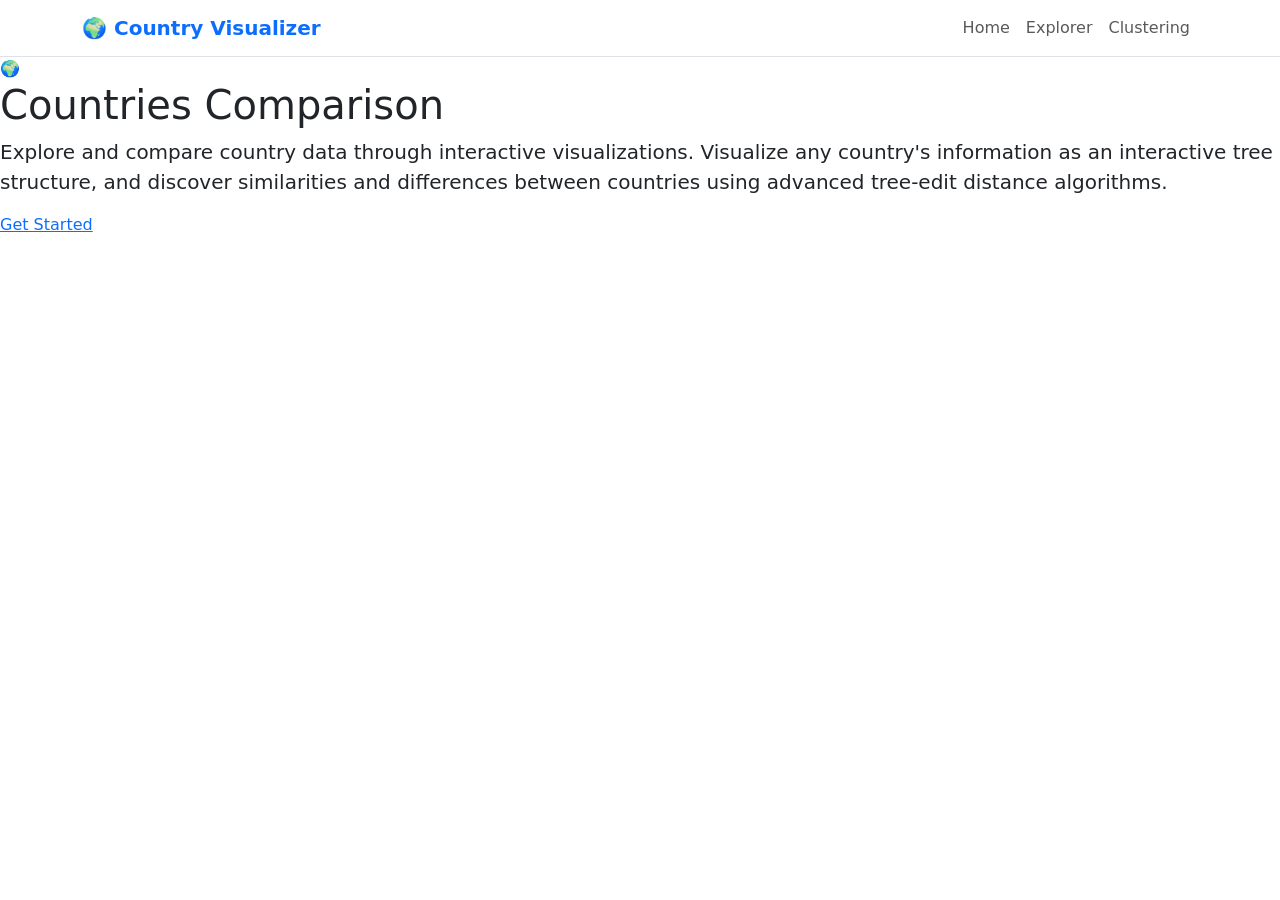
==== frontend/index.html @ e11ee81a "dia" ====
<!doctype html>
<html lang="en">
<head>
  <meta charset="utf-8" />
  <meta name="viewport" content="width=device-width, initial-scale=1" />
  <title>Country Tree + Transformation Visualizer</title>
  <link href="https://cdn.jsdelivr.net/npm/bootstrap@5.3.0/dist/css/bootstrap.min.css" rel="stylesheet">
  <link rel="stylesheet" href="./styles.css" />
</head>
<body>
  <nav class="navbar navbar-expand-lg navbar-light bg-white border-bottom">
    <div class="container">
      <a class="navbar-brand fw-bold text-primary" href="./index.html">
        🌍 Country Visualizer
      </a>
      <div class="navbar-nav ms-auto">
        <a class="nav-link" href="./index.html">Home</a>
        <a class="nav-link" href="./app.html">Explorer</a>
        <a class="nav-link" href="./cluster.html">Clustering</a>
      </div>
    </div>
  </nav>

  <section id="home" class="home-hero">
    <div class="hero-background"></div>
    <div class="home-content">
      <div class="hero-icon">🌍</div>
      <h1>Countries Comparison</h1>
      <p class="lead">Explore and compare country data through interactive visualizations. Visualize any country's information as an interactive tree structure, and discover similarities and differences between countries using advanced tree-edit distance algorithms.</p>
      <div class="cta-grid">
        <a href="./app.html" class="cta primary">
          Get Started
        </a>
      </div>
    </div>
  </section>
</body>
</html>
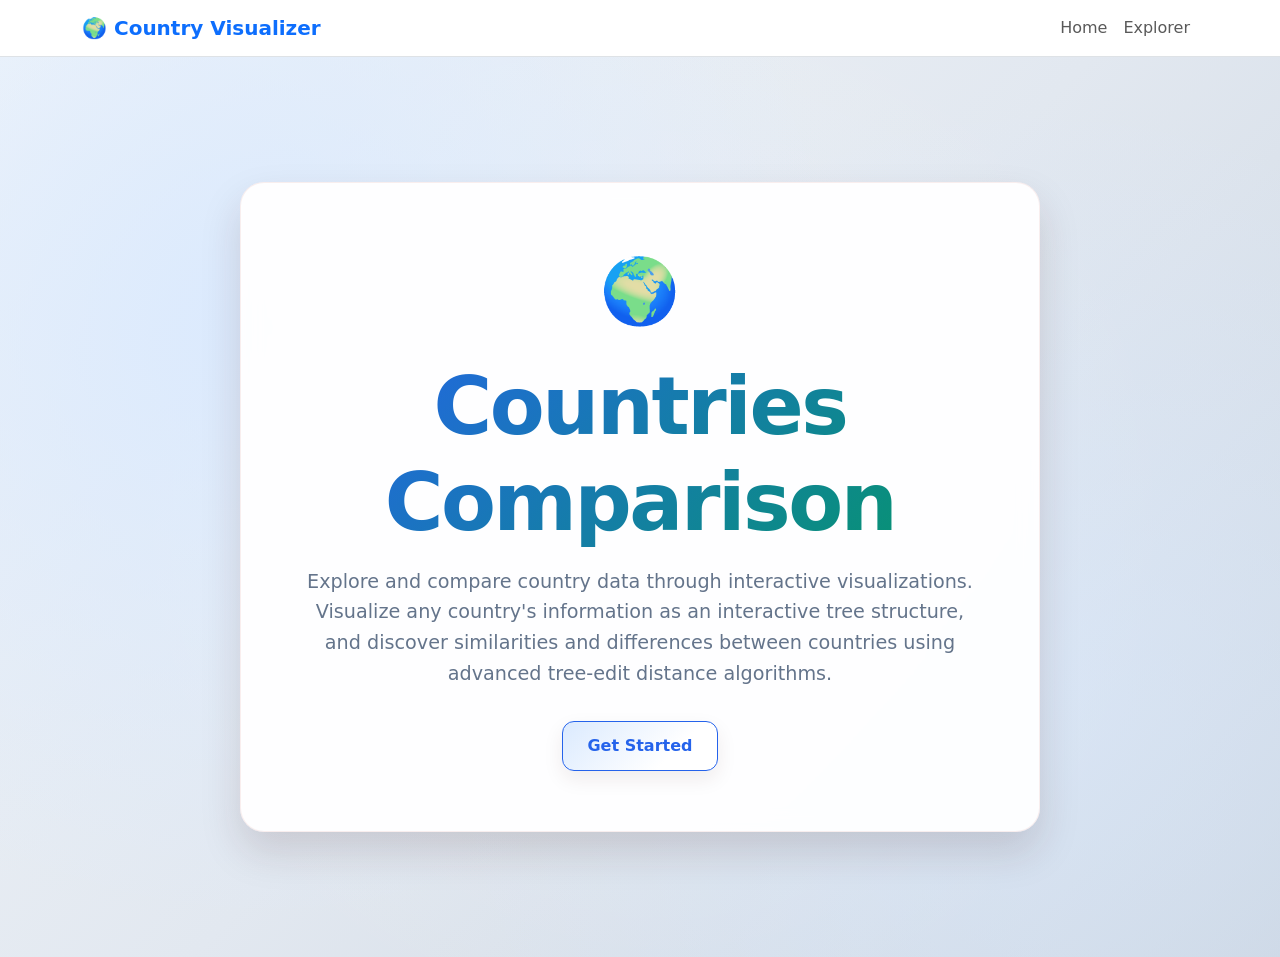
==== commit fba55416: "added seach functionality (in clusters)+showing the sim matrix" ====
--- a/frontend/index.html
+++ b/frontend/index.html
@@ -16,7 +16,6 @@
       <div class="navbar-nav ms-auto">
         <a class="nav-link" href="./index.html">Home</a>
         <a class="nav-link" href="./app.html">Explorer</a>
-        <a class="nav-link" href="./cluster.html">Clustering</a>
       </div>
     </div>
   </nav>
--- a/frontend/styles.css
+++ b/frontend/styles.css
@@ -0,0 +1,739 @@
+
+
+:root {
+  --bg: #f8fafc;
+  --panel: #ffffff;
+  --panel-soft: #f1f5f9;
+  --text: #1e293b;
+  --muted: #64748b;
+  --line: #e2e8f0;
+  --accent: #2563eb;
+  --accent-green: #059669;
+  --accent-soft: #dbeafe;
+  --accent-green-soft: #d1fae5;
+  --del: #dc2626;
+  --ins: #16a34a;
+  --upd: #ca8a04;
+}
+
+* { box-sizing: border-box; }
+
+body {
+  margin: 0;
+  color: var(--text);
+  background: var(--bg);
+  font-family: "Inter", "Segoe UI", system-ui, sans-serif;
+}
+
+.is-hidden { display: none; }
+
+.topbar {
+  padding: 18px 22px;
+  border-bottom: 1px solid var(--line);
+  background: linear-gradient(135deg, #fbefef 0%, #fcf8f8 100%);
+  display: flex;
+  align-items: center;
+  justify-content: space-between;
+  gap: 12px;
+}
+
+.brand { display: flex; gap: 12px; align-items: center; }
+.brand-mark {
+  width: 42px; height: 42px; border-radius: 14px;
+  background: var(--accent);
+  color: #331818;
+  display: grid; place-items: center;
+  font-weight: 800;
+  box-shadow: 0 10px 24px rgba(245, 175, 175, 0.4);
+}
+.topbar h1 { margin: 0; font-size: clamp(1.2rem, 2.4vw, 1.6rem); letter-spacing: -0.02em; }
+.topbar p { margin: 4px 0 0; color: var(--muted); max-width: 880px; }
+
+.topnav { display: flex; gap: 12px; align-items: center; }
+.topnav a {
+  color: var(--text); text-decoration: none;
+  padding: 8px 10px; border-radius: 10px;
+  transition: background 120ms ease, color 120ms ease;
+}
+.topnav a:hover { background: var(--accent-soft); color: #3a1c1c; }
+
+.home-link {
+  color: var(--text); text-decoration: none;
+  padding: 8px 16px; border-radius: 10px;
+  background: var(--accent-soft); border: 1px solid var(--line);
+  transition: background 120ms ease, color 120ms ease;
+}
+.home-link:hover { background: var(--accent); color: #331818; }
+
+.home-hero {
+  position: relative;
+  min-height: 100vh;
+  display: flex;
+  align-items: center;
+  justify-content: center;
+  padding: 20px;
+  overflow: hidden;
+}
+.hero-background {
+  position: absolute;
+  top: 0; left: 0; right: 0; bottom: 0;
+  background:
+    radial-gradient(circle at 20% 30%, var(--accent-soft) 0%, transparent 50%),
+    radial-gradient(circle at 80% 70%, rgba(219, 234, 254, 0.6) 0%, transparent 50%),
+    radial-gradient(circle at 50% 50%, rgba(255, 255, 255, 0.2) 0%, transparent 70%),
+    linear-gradient(135deg, #f1f5f9 0%, #e2e8f0 50%, #cbd5e1 100%);
+  z-index: -1;
+}
+.home-content {
+  max-width: 800px;
+  text-align: center;
+  background: rgba(255, 255, 255, 0.95);
+  backdrop-filter: blur(10px);
+  border: 1px solid rgba(243, 222, 222, 0.5);
+  border-radius: 24px;
+  padding: clamp(40px, 5vw, 60px);
+  box-shadow: 0 20px 40px rgba(60, 30, 30, 0.15);
+  animation: fadeInUp 1s ease-out;
+}
+.hero-icon {
+  font-size: 4rem;
+  margin-bottom: 20px;
+  animation: bounceIn 1.2s ease-out;
+}
+.home-content h1 {
+  margin: 0 0 16px;
+  font-size: clamp(3rem, 8vw, 5rem);
+  letter-spacing: -0.03em;
+  font-weight: 900;
+  background: linear-gradient(135deg, var(--accent) 0%, var(--accent-green) 100%);
+  -webkit-background-clip: text;
+  -webkit-text-fill-color: transparent;
+  background-clip: text;
+  animation: fadeInUp 1s ease-out 0.2s both;
+}
+.lead {
+  margin: 0 0 32px;
+  color: var(--muted);
+  font-size: 1.2rem;
+  line-height: 1.6;
+  animation: fadeInUp 1s ease-out 0.4s both;
+}
+.cta-grid { animation: fadeInUp 1s ease-out 0.6s both; }
+.hero-meta { display: flex; gap: 10px; flex-wrap: wrap; margin: 0 0 14px; color: var(--muted); font-size: 0.95rem; }
+.hero-meta span { display: inline-flex; align-items: center; gap: 6px; padding: 6px 10px; border-radius: 12px; background: #fff; border: 1px solid var(--line); }
+.cta-grid { display: flex; justify-content: center; }
+.cta {
+  border: 1px solid var(--line); background: #fff; border-radius: 12px; padding: 12px 24px;
+  text-align: center; text-decoration: none; transition: all 140ms ease;
+  box-shadow: 0 8px 20px rgba(60, 30, 30, 0.08);
+  font-size: 1rem; font-weight: 600; display: inline-block;
+}
+.cta.primary { background: linear-gradient(135deg, var(--accent-soft) 0%, #ffffff 70%); border-color: var(--accent); color: var(--accent); }
+.cta:hover { transform: translateY(-2px); box-shadow: 0 12px 24px var(--accent-soft); border-color: var(--accent); }
+
+.tabs {
+  max-width: 1600px;
+  margin: 12px auto 0;
+  padding: 0 clamp(12px, 2vw, 18px);
+  display: flex;
+  justify-content: center;
+  gap: 16px;
+  flex-wrap: wrap;
+}
+.tab {
+  border: 2px solid var(--line);
+  background: #fff;
+  color: var(--text);
+  padding: 14px 22px;
+  border-radius: 16px;
+  min-width: 220px;
+  min-height: 56px;
+  display: inline-flex;
+  align-items: center;
+  justify-content: center;
+  font-weight: 750;
+  letter-spacing: 0.01em;
+  cursor: pointer;
+  box-shadow: 0 10px 24px rgba(60, 30, 30, 0.08);
+  transition: transform 120ms ease, box-shadow 120ms ease, border-color 120ms ease, background 120ms ease;
+}
+.tab:hover { transform: translateY(-2px); }
+.tab.active {
+  background: var(--accent-soft);
+  border-color: var(--accent);
+  color: var(--text);
+  box-shadow: 0 12px 26px rgba(245, 175, 175, 0.18);
+}
+
+.layout { max-width: 1400px; margin: 0 auto; padding: 20px; display: flex; flex-direction: column; gap: 24px; }
+.panel {
+  border: 1px solid var(--line); background: var(--panel);
+  border-radius: 16px; padding: 24px;
+  box-shadow: 0 4px 16px rgba(30, 58, 138, 0.08);
+}
+.panel h2 { margin: 0 0 16px; font-size: clamp(1.5rem, 2.5vw, 1.8rem); font-weight: 700; letter-spacing: -0.01em; color: var(--text); }
+.panel-head { display: flex; align-items: center; justify-content: space-between; gap: 16px; margin-bottom: 20px; flex-wrap: wrap; }
+
+.controls { display: flex; align-items: end; gap: 10px; margin-bottom: 10px; }
+.controls.inline { margin: 0; }
+.controls.compare-inline { display: grid; grid-template-columns: repeat(auto-fit, minmax(220px, 1fr)); align-items: end; gap: 10px; width: 100%; }
+.controls.compare-inline.compare-advanced {
+  margin-top: 12px;
+  padding: 12px;
+  border: 1px solid var(--line);
+  border-radius: 12px;
+  background: #f8fbff;
+  align-items: start;
+}
+.controls.compare-inline.compare-advanced-mode {
+  margin-top: 10px;
+  margin-bottom: 0;
+}
+.controls.compare-inline > div { min-width: 0; }
+.controls.compare-inline > .align-end {
+  display: flex;
+  gap: 8px;
+  align-items: center;
+  justify-content: flex-start;
+  min-width: 0;
+}
+.controls.compare-inline > .align-end button {
+  width: auto;
+  flex: 0 0 auto;
+  white-space: nowrap;
+  box-shadow: none;
+}
+.controls label { display: block; margin-bottom: 5px; color: var(--muted); font-size: 0.9rem; }
+.shared-attrs-wrap { min-width: 320px; }
+.helper-text { display:block; opacity:.8; margin-top:4px; }
+.status-text { display:block; margin-top:4px; color:#1d4ed8; font-weight:600; }
+select, input[type="text"], input[type="range"], button {
+  height: 38px; border: 1px solid var(--line); border-radius: 9px; padding: 0 10px; font-size: 0.95rem;
+}
+select, input[type="text"], input[type="range"] { width: 100%; background: #fff; }
+
+/* polished select/dropdown styling */
+select {
+  appearance: none;
+  -webkit-appearance: none;
+  -moz-appearance: none;
+  padding-right: 38px;
+  border-color: #d7e1ef;
+  background:
+    linear-gradient(180deg, #ffffff 0%, #f8fbff 100%);
+  background-image:
+    url("data:image/svg+xml,%3Csvg xmlns='http://www.w3.org/2000/svg' width='16' height='16' viewBox='0 0 20 20'%3E%3Cpath fill='%2364748b' d='M5.5 7.5 10 12l4.5-4.5 1.5 1.5-6 6-6-6z'/%3E%3C/svg%3E");
+  background-repeat: no-repeat;
+  background-position: right 12px center;
+  box-shadow: 0 1px 2px rgba(15, 23, 42, 0.05);
+  transition: border-color 140ms ease, box-shadow 140ms ease, background 140ms ease;
+}
+
+select:hover {
+  border-color: #bfdbfe;
+  background: linear-gradient(180deg, #ffffff 0%, #f1f7ff 100%);
+}
+
+select:focus,
+input[type="text"]:focus {
+  outline: none;
+  border-color: #60a5fa;
+  box-shadow: 0 0 0 3px rgba(37, 99, 235, 0.16);
+  background: #fff;
+}
+
+select:disabled {
+  background: #f1f5f9;
+  color: #94a3b8;
+  border-color: #e2e8f0;
+}
+
+/* multi-select for shared attributes should not inherit fixed 38px height */
+.multi-dropdown { position: relative; width: 100%; }
+.multi-dropdown-toggle {
+  width: 100%;
+  height: 38px;
+  border: 1px solid #d7e1ef;
+  border-radius: 9px;
+  background: linear-gradient(180deg, #ffffff 0%, #f8fbff 100%);
+  display: flex;
+  align-items: center;
+  justify-content: space-between;
+  padding: 0 12px;
+  font-size: 0.95rem;
+}
+.multi-dropdown-toggle::after {
+  content: "▾";
+  color: #64748b;
+  font-size: 0.9rem;
+}
+.multi-dropdown.open .multi-dropdown-toggle,
+.multi-dropdown-toggle:focus {
+  outline: none;
+  border-color: #60a5fa;
+  box-shadow: 0 0 0 3px rgba(37, 99, 235, 0.16);
+}
+.multi-dropdown-menu {
+  display: none;
+  position: absolute;
+  top: calc(100% + 6px);
+  left: 0;
+  right: 0;
+  z-index: 30;
+  background: #fff;
+  border: 1px solid #cfe0f7;
+  border-radius: 10px;
+  box-shadow: 0 10px 24px rgba(15, 23, 42, 0.12);
+  max-height: 240px;
+  overflow-y: auto;
+  padding: 6px;
+}
+.multi-dropdown.open .multi-dropdown-menu { display: block; }
+.multi-dropdown-option {
+  display: flex;
+  align-items: center;
+  gap: 8px;
+  padding: 8px 10px;
+  border-radius: 8px;
+  cursor: pointer;
+}
+.multi-dropdown-option:hover { background: #eff6ff; }
+.multi-dropdown-option input { margin: 0; }
+
+.op-filter-row {
+  margin: 12px 0 16px;
+  display: inline-flex;
+  align-items: center;
+  gap: 8px;
+}
+
+.op-filter-row select {
+  width: auto;
+  min-width: 140px;
+  height: 32px;
+  padding: 4px 8px;
+  font-size: 0.9rem;
+}
+
+/* Custom range slider styling */
+input[type="range"] {
+  -webkit-appearance: none;
+  appearance: none;
+  background: #cbd5e1;
+  cursor: pointer;
+  border-radius: 5px;
+  height: 10px;
+}
+
+input[type="range"]::-webkit-slider-track {
+  background: #cbd5e1;
+  height: 10px;
+  border-radius: 5px;
+  border: 1px solid #94a3b8;
+}
+
+input[type="range"]::-webkit-slider-thumb {
+  -webkit-appearance: none;
+  appearance: none;
+  height: 18px;
+  width: 18px;
+  border-radius: 50%;
+  background: var(--accent-green);
+  border: 2px solid #fff;
+  box-shadow: 0 2px 4px rgba(5, 150, 105, 0.3);
+  cursor: pointer;
+  margin-top: -5px;
+}
+
+input[type="range"]::-moz-range-track {
+  background: #cbd5e1;
+  height: 10px;
+  border-radius: 5px;
+  border: 1px solid #94a3b8;
+  border: none;
+}
+
+input[type="range"]::-moz-range-thumb {
+  height: 18px;
+  width: 18px;
+  border-radius: 50%;
+  background: var(--accent-green);
+  border: 2px solid #fff;
+  box-shadow: 0 2px 4px rgba(5, 150, 105, 0.3);
+  cursor: pointer;
+  border: none;
+}
+
+button {
+  background: #8fd3f4;
+  border-color: #7cc6eb;
+  color: #0f172a;
+  box-shadow: 0 8px 18px rgba(143, 211, 244, 0.35);
+}
+button:hover { background: #75c6ec; border-color: #63b8e0; }
+#compareBtn,
+#toggleDiffBtn {
+  background: var(--accent);
+  color: #fff;
+  border: 1px solid var(--accent);
+  box-shadow: none !important;
+  font-weight: 650;
+  transition: background 140ms ease, border-color 140ms ease, color 140ms ease;
+}
+#compareBtn:hover,
+#toggleDiffBtn:not(:disabled):hover {
+  background: #1d4ed8;
+  border-color: #1d4ed8;
+  box-shadow: none;
+}
+#compareBtn:active,
+#toggleDiffBtn:not(:disabled):active {
+  background: #1e3a8a;
+  border-color: #1e3a8a;
+  box-shadow: none;
+}
+#toggleDiffBtn:disabled {
+  background: #e2e8f0;
+  border-color: #cbd5e1;
+  color: #94a3b8;
+  cursor: not-allowed;
+  box-shadow: none;
+}
+
+.split { display: grid; gap: 12px; grid-template-columns: minmax(320px, 1fr) minmax(320px, 1fr); align-items: stretch; }
+.wide { grid-template-columns: minmax(420px, 2fr) minmax(320px, 1fr); }
+.single { grid-template-columns: 1fr; }
+
+.card {
+  border: 1px solid var(--line); border-radius: 12px; padding: 20px; background: #fff;
+  min-height: 200px; min-width: 0; box-shadow: 0 4px 12px rgba(30, 58, 138, 0.06);
+}
+.card-head { display: flex; align-items: center; justify-content: space-between; margin-bottom: 12px; }
+.card.highlight { border-color: var(--accent-green); background: linear-gradient(135deg, var(--accent-green-soft) 0%, #ffffff 100%); }
+.card h3 { margin: 0; font-size: 1.1rem; font-weight: 600; color: var(--text); }
+
+.scroll { max-height: min(60vh, 680px); overflow: auto; }
+
+.diff-overlay {
+  position: fixed;
+  inset: 0;
+  background: rgba(0, 0, 0, 0.6);
+  display: flex;
+  align-items: center;
+  justify-content: center;
+  z-index: 1000;
+  padding: 24px;
+}
+
+.diff-modal {
+  background: #0d1117;
+  color: #e6edf3;
+  width: min(1200px, 95vw);
+  height: min(80vh, 900px);
+  border-radius: 12px;
+  box-shadow: 0 12px 32px rgba(0, 0, 0, 0.35);
+  display: flex;
+  flex-direction: column;
+  overflow: hidden;
+}
+
+.diff-modal-head {
+  display: flex;
+  align-items: center;
+  justify-content: space-between;
+  padding: 12px 16px;
+  border-bottom: 1px solid rgba(255, 255, 255, 0.08);
+}
+
+#closeDiffBtn {
+  background: transparent;
+  color: #ffffff;
+  border: 1px solid rgba(255, 255, 255, 0.28);
+  box-shadow: none;
+}
+
+#closeDiffBtn:hover {
+  background: rgba(255, 255, 255, 0.12);
+  border-color: rgba(255, 255, 255, 0.45);
+  color: #ffffff;
+}
+
+.diff-modal pre {
+  flex: 1;
+  margin: 0;
+  padding: 16px;
+  overflow: auto;
+  font-size: 13px;
+  background: #0d1117;
+  color: #e6edf3;
+}
+.graph { min-height: 360px; background: linear-gradient(180deg, #fffefe 0%, #f9f3f3 100%); border: 1px solid #f0dada; border-radius: 10px; padding: 6px; }
+.graph-toolbar { display: flex; justify-content: space-between; align-items: flex-start; flex-wrap: wrap; gap: 8px; margin-bottom: 6px; }
+.graph-meta { color: var(--muted); font-size: 0.83rem; }
+.viz-controls { display: flex; gap: 8px; align-items: center; flex-wrap: wrap; }
+.viz-controls label { font-size: 0.84rem; color: var(--muted); display: inline-flex; align-items: center; gap: 6px; }
+.viz-controls input[type="range"] { width: 120px; }
+.viz-range { min-width: 18px; text-align: center; }
+.viz-controls input[type="search"] { height: 30px; border: 1px solid #e0cfcf; border-radius: 7px; padding: 0 8px; font-size: 0.85rem; width: 170px; }
+.viz-controls button { height: 30px; border-radius: 7px; font-size: 0.83rem; padding: 0 10px; background: #fff; color: var(--text); border: 1px solid #e0cfcf; }
+.viz-controls button:hover { background: var(--accent-soft); }
+
+.graph-stage {
+  overflow-y: auto; overflow-x: auto;
+  border: 1px solid #f0dada; border-radius: 8px;
+  background: #fff; height: 520px; min-height: 220px;
+  padding: 8px; resize: both;
+}
+.tree-svg { display: block; }
+.edge { stroke: #d0b5b5; stroke-width: 1.5; fill: none; }
+.node-box { fill: #ffffff; stroke: #e0cfcf; stroke-width: 1.4; }
+.node-group.node-root .node-box { fill: var(--accent-green-soft); stroke: #f0caca; }
+.node-group.node-focus .node-box { stroke: #f18888; stroke-width: 1.8; }
+.node-group.node-subtree .node-box { stroke: #e6bcbc; }
+.node-group.node-del .node-box { fill: #ffeef2; stroke: #d86b7b; }
+.node-group.node-ins .node-box { fill: #ebfaf1; stroke: #61b188; }
+.node-group.node-upd .node-box { fill: #fff5de; stroke: #d7a247; }
+.node-title { font-size: 12px; font-weight: 600; fill: #2a1f1f; text-anchor: middle; }
+.node-meta { font-size: 10px; fill: #7a6262; text-anchor: middle; }
+
+.legend { display: flex; gap: 12px; flex-wrap: wrap; color: var(--muted); font-size: 0.86rem; margin: 0 0 10px; }
+.legend .lg { display: inline-block; width: 12px; height: 12px; border-radius: 3px; margin-right: 6px; vertical-align: -1px; }
+.lg-del { background: #ffe7eb; border: 1px solid #d96a7b; }
+.lg-ins { background: #e7f8ef; border: 1px solid #5fae86; }
+.lg-upd { background: #fff3db; border: 1px solid #d39f37; }
+
+.stats { display: grid; grid-template-columns: repeat(auto-fit, minmax(140px, 1fr)); gap: 12px; margin: 8px 0 12px; }
+.stat { border: 1px solid var(--line); border-radius: 9px; background: var(--panel-soft); padding: 12px; text-align: center; }
+.stat .k { color: var(--muted); font-size: 0.85rem; font-weight: 500; margin-bottom: 4px; }
+.stat .v { font-size: 1.4rem; font-weight: 700; color: var(--accent-green); }
+
+.summary-grid { display: grid; gap: 12px; grid-template-columns: minmax(0, 1fr) minmax(0, 1fr); }
+.summary-grid .card { min-height: 170px; }
+.score-value { font-size: 3rem; font-weight: 800; color: var(--text); margin: 8px 0 4px; }
+.score-sub { margin: 0; color: var(--muted); }
+
+.matrix-wrap { margin-top: 10px; }
+.matrix-scroll {
+  overflow: auto;
+  border: 1px solid var(--line);
+  border-radius: 10px;
+  max-height: 460px;
+}
+.matrix-table {
+  border-collapse: separate;
+  border-spacing: 0;
+  min-width: 860px;
+  width: max-content;
+  font-size: 0.78rem;
+}
+.matrix-table th,
+.matrix-table td {
+  padding: 6px 8px;
+  border-right: 1px solid #ffffff;
+  border-bottom: 1px solid #ffffff;
+  text-align: center;
+  white-space: nowrap;
+}
+.matrix-corner,
+.matrix-row-h,
+.matrix-col-h {
+  background: #f8fafc;
+  color: #334155;
+  font-weight: 700;
+}
+.matrix-corner,
+.matrix-row-h {
+  position: sticky;
+  left: 0;
+  z-index: 2;
+}
+.matrix-col-h,
+.matrix-corner {
+  position: sticky;
+  top: 0;
+  z-index: 3;
+}
+.matrix-cell { color: #0f172a; font-variant-numeric: tabular-nums; }
+.matrix-hl { outline: 2px solid #1d4ed8; outline-offset: -2px; }
+.matrix-cell-selected { box-shadow: inset 0 0 0 2px #0f172a; font-weight: 700; }
+
+.table { width: 100%; border-collapse: collapse; font-size: 0.9rem; border-radius: 8px; overflow: hidden; box-shadow: 0 2px 8px rgba(30, 58, 138, 0.06); }
+.table th, .table td { border-bottom: 1px solid var(--line); text-align: left; padding: 12px; vertical-align: top; }
+.table th { background: var(--panel-soft); font-weight: 600; color: var(--text); position: sticky; top: 0; z-index: 1; }
+.table tbody tr:hover { background: var(--accent-soft); }
+
+.result-actions {
+  margin: 14px 0 6px;
+  display: flex;
+  flex-wrap: wrap;
+  gap: 10px;
+  align-items: center;
+}
+
+.result-actions button {
+  width: auto;
+  white-space: nowrap;
+}
+
+.postprocess-block {
+  margin-top: 16px;
+}
+
+.patch-status {
+  margin: 0 0 14px;
+  padding: 12px 14px;
+  border: 1px solid var(--line);
+  border-radius: 10px;
+  background: var(--panel-soft);
+  color: var(--text);
+}
+
+.patch-status.ok {
+  border-color: var(--ins);
+  background: var(--accent-green-soft);
+}
+
+.patch-status.fail {
+  border-color: var(--del);
+  background: #ffeef2;
+}
+
+.mono.postprocess-view {
+  margin: 0;
+  max-height: 420px;
+  overflow: auto;
+  padding: 14px;
+  border: 1px solid var(--line);
+  border-radius: 10px;
+  background: #0f172a;
+  color: #e2e8f0;
+  font-size: 0.85rem;
+  line-height: 1.5;
+  white-space: pre-wrap;
+  overflow-wrap: anywhere;
+}
+
+.phases { display: grid; grid-template-columns: repeat(auto-fit, minmax(300px, 1fr)); gap: 16px; }
+.phases .card { background: #fcfdff; }
+.op { border: 1px solid var(--line); border-left-width: 4px; border-radius: 8px; padding: 12px; margin-bottom: 8px; background: var(--panel); box-shadow: 0 2px 8px rgba(30, 58, 138, 0.04); }
+.op.del { border-left-color: var(--del); }
+.op.ins { border-left-color: var(--ins); }
+.op.upd { border-left-color: var(--upd); }
+.op-head { display: flex; align-items: center; gap: 10px; margin-bottom: 10px; flex-wrap: wrap; }
+.op-title { font-weight: 700; color: var(--text); }
+.op-body { display: grid; gap: 8px; }
+.op-row { display: grid; gap: 4px; }
+.op-key { font-size: 0.78rem; font-weight: 700; text-transform: uppercase; letter-spacing: 0.04em; color: var(--muted); }
+.op-code {
+  display: block;
+  padding: 8px 10px;
+  border-radius: 8px;
+  background: #f8fafc;
+  border: 1px solid var(--line);
+  color: #be185d;
+  white-space: pre-wrap;
+  overflow-wrap: anywhere;
+  word-break: break-word;
+  font-size: 0.92rem;
+  line-height: 1.45;
+}
+.empty { color: var(--muted); font-style: italic; padding: 20px; text-align: center; }
+
+.page { display: none; }
+.page.active { display: block; }
+.sr-only { position: absolute; width: 1px; height: 1px; padding: 0; margin: -1px; overflow: hidden; clip: rect(0, 0, 0, 0); border: 0; }
+
+.site-footer {
+  margin-top: 18px; padding: 16px;
+  background: var(--panel-soft); border-top: 1px solid var(--line);
+}
+.footer-inner {
+  max-width: 1600px; margin: 0 auto;
+  display: flex; justify-content: space-between; gap: 12px; align-items: center;
+  color: var(--text);
+}
+.footer-links { display: flex; gap: 10px; align-items: center; }
+.footer-links a { color: var(--text); text-decoration: none; padding: 6px 8px; border-radius: 10px; }
+.footer-links a:hover { background: var(--accent-soft); }
+
+@keyframes fadeInUp {
+  from {
+    opacity: 0;
+    transform: translateY(30px);
+  }
+  to {
+    opacity: 1;
+    transform: translateY(0);
+  }
+}
+
+@keyframes bounceIn {
+  0% {
+    opacity: 0;
+    transform: scale(0.3);
+  }
+  50% {
+    opacity: 1;
+    transform: scale(1.05);
+  }
+  70% {
+    transform: scale(0.9);
+  }
+  100% {
+    opacity: 1;
+    transform: scale(1);
+  }
+}
+
+.viz-focus {
+  background: var(--accent-green-soft);
+  border: 1px solid var(--accent-green);
+  border-radius: 8px;
+  padding: 12px;
+  margin-top: 8px;
+  div {
+    margin-bottom: 6px;
+  }
+  code {
+    background: var(--panel);
+    padding: 2px 6px;
+    border-radius: 4px;
+    font-size: 0.9rem;
+    border: 1px solid var(--line);
+  }
+  strong {
+    color: var(--accent-green);
+  }
+}
+
+.viz-hover {
+  background: var(--panel);
+  border: 1px solid var(--accent-green);
+  border-radius: 6px;
+  padding: 10px;
+  font-size: 0.9rem;
+  box-shadow: 0 4px 12px rgba(5, 150, 105, 0.15);
+  max-width: 320px;
+  strong {
+    color: var(--accent-green);
+  }
+  code {
+    background: var(--accent-green-soft);
+    padding: 1px 4px;
+    border-radius: 3px;
+    font-size: 0.85rem;
+  }
+}
+
+@media (max-width: 920px) {
+  .split { grid-template-columns: 1fr; }
+  .controls.compare-inline { grid-template-columns: 1fr; }
+  .controls.compare-inline.compare-advanced { padding: 10px; }
+  .multi-dropdown-menu { max-height: 180px; }
+  .shared-attrs-wrap { min-width: 0; }
+  .controls.compare-inline > .align-end { justify-content: stretch; }
+  .controls.compare-inline > .align-end button { flex: 1 1 180px; }
+  .result-actions button { flex: 1 1 180px; }
+  .summary-grid { grid-template-columns: 1fr; }
+  .footer-inner { flex-direction: column; align-items: flex-start; }
+}
